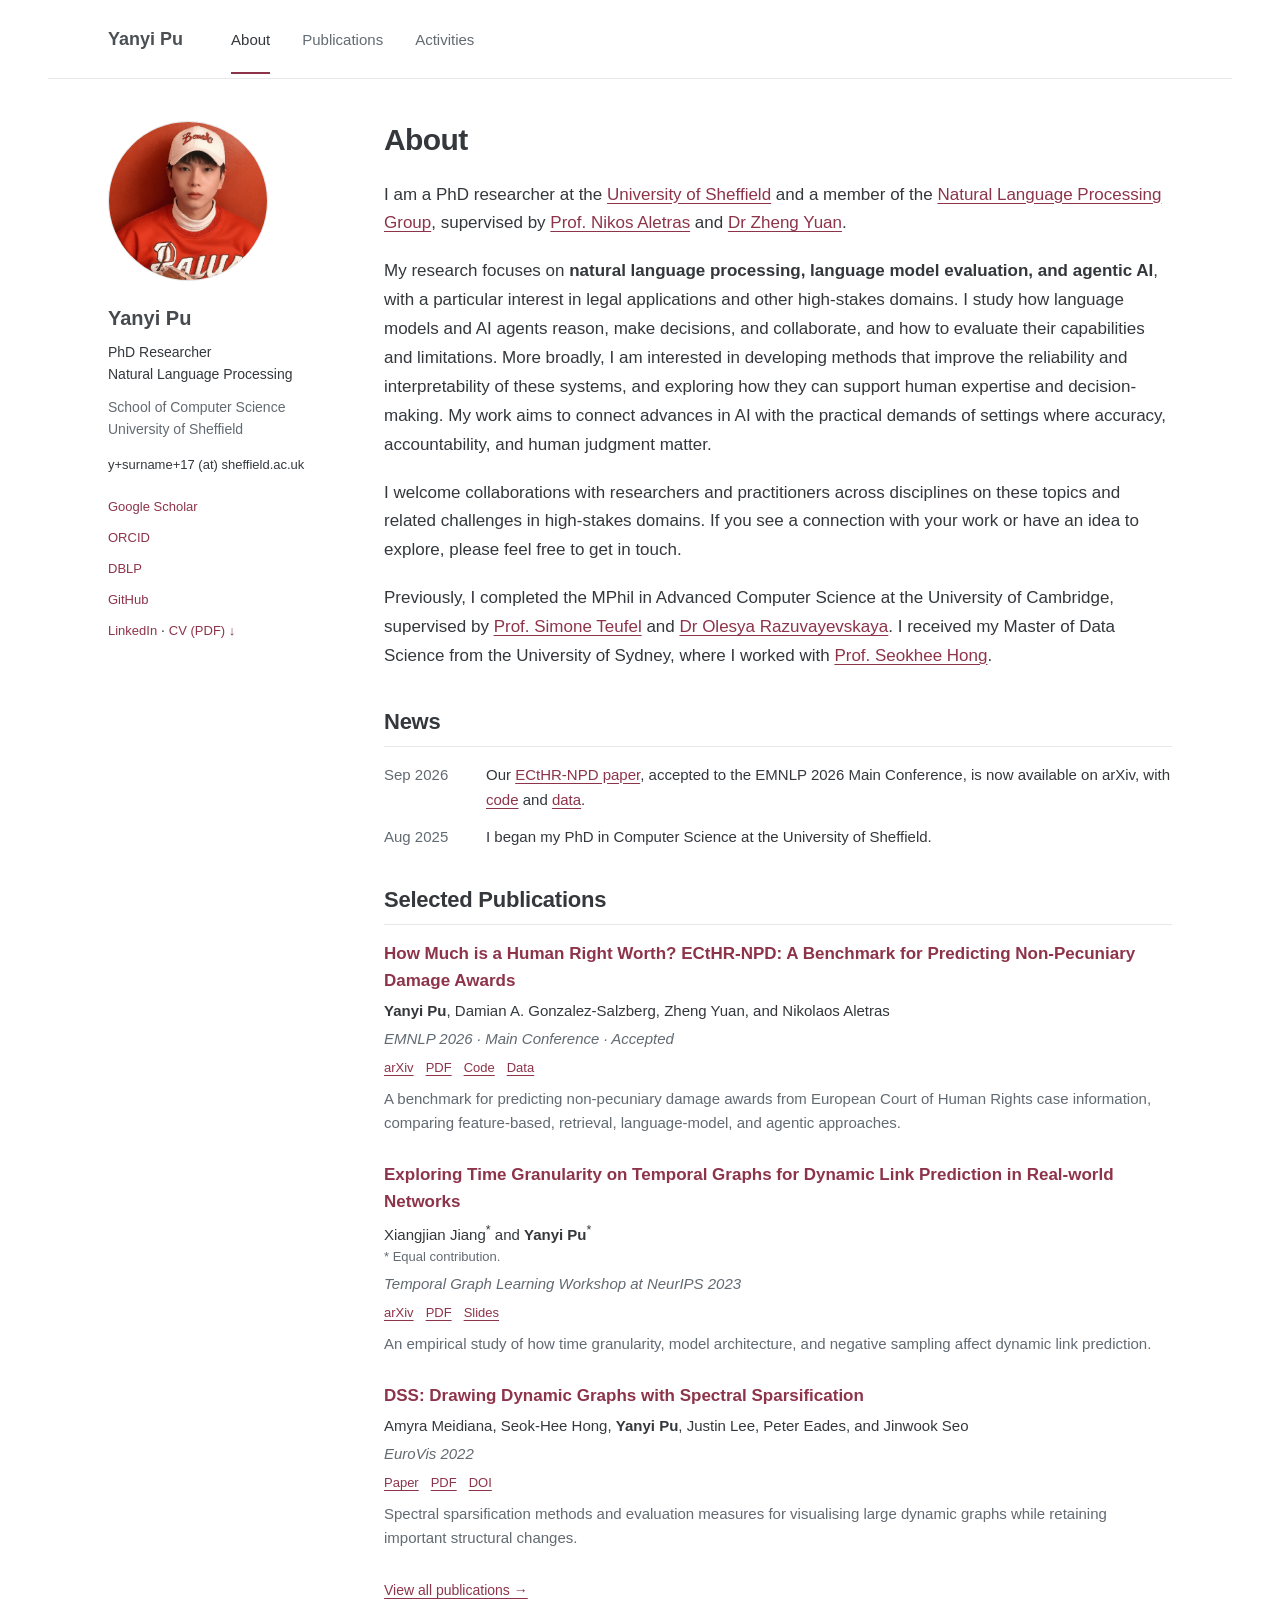
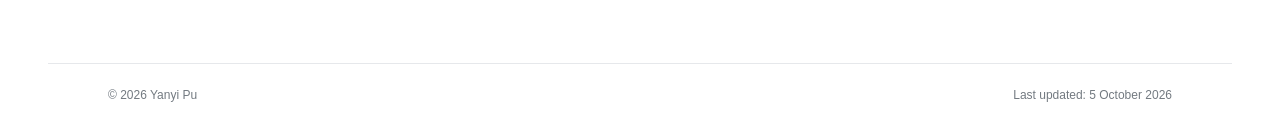
==== index.html @ eedda31e "Publish academic website with research, publications, and collaboration invitation" ====
<!doctype html>
<html lang="en">
<head>
<meta charset="utf-8">
<meta name="viewport" content="width=device-width,initial-scale=1">
<title>Yanyi Pu | NLP Researcher</title>
<meta name="description" content="Yanyi Pu is a PhD researcher at the University of Sheffield working on natural language processing, language model evaluation, and agentic AI for legal and other high-stakes domains.">
<meta name="robots" content="index,follow">
<link rel="canonical" href="https://yanyipu.github.io/">
<link rel="stylesheet" href="/assets/style.css">
<link rel="icon" type="image/png" href="/assets/portrait-github.png">
<meta property="og:title" content="Yanyi Pu | NLP Researcher">
<meta property="og:description" content="Yanyi Pu is a PhD researcher at the University of Sheffield working on natural language processing, language model evaluation, and agentic AI for legal and other high-stakes domains.">
<meta property="og:type" content="website">
<meta property="og:url" content="https://yanyipu.github.io/">
<meta property="og:image" content="https://yanyipu.github.io/assets/portrait-github.png">
<meta property="og:site_name" content="Yanyi Pu">
<meta name="twitter:card" content="summary">
</head>
<body>
<a class="skip-link" href="#main-content">Skip to content</a><div class="site" lang="en">
  <header class="masthead">
    <div class="masthead-inner">
      <a class="site-title" href="/">Yanyi Pu</a>
      <nav class="site-nav" aria-label="Main navigation">
        <a href="/" aria-current="page">About</a>
        <a href="/publications/">Publications</a>
        <a href="/activities/">Activities</a>
      </nav>
    </div>
  </header>
  <div class="layout">
    <aside class="author" aria-label="Researcher profile">
      <img class="photo portrait" src="/assets/portrait-github.png" width="160" height="160" alt="Yanyi Pu" decoding="async">
      <div>
        <h2>Yanyi Pu</h2>
        <p>PhD Researcher<br>Natural Language Processing</p>
        <p class="affiliation">School of Computer Science<br>University of Sheffield</p>
        <p class="profile-email">y+surname+17 (at) sheffield.ac.uk</p>
      </div>
      <ul class="author-links" aria-label="Contact and academic profiles">
        <li><a href="https://scholar.google.com/citations?user=VJa3RvUAAAAJ">Google Scholar</a></li>
        <li><a href="https://orcid.org/0000-0001-6811-3675">ORCID</a></li>
        <li><a href="https://dblp.org/pid/340/2726">DBLP</a></li>
        <li><a href="https://github.com/YanyiPU">GitHub</a></li>
        <li class="profile-actions">
<a href="https://www.linkedin.com/in/yanyipu/">LinkedIn</a> · <a href="/files/Yanyi_Pu_CV_Public.pdf" download="Yanyi_Pu_CV.pdf" aria-label="Download Yanyi Pu’s CV as a PDF">CV (PDF) ↓</a>
</li>
      </ul>
    </aside>
    <main class="content" id="main-content" tabindex="-1">
      <section aria-labelledby="about-heading">
        <h1 id="about-heading">About</h1>
        <p>I am a PhD researcher at the <a href="https://www.sheffield.ac.uk/">University of Sheffield</a> and a member of the <a href="https://www.sheffield.ac.uk/dcs/research/groups/natural-language-processing">Natural Language Processing Group</a>, supervised by <a href="https://nikosaletras.com/">Prof. Nikos Aletras</a> and <a href="https://www.cl.cam.ac.uk/~zy249/">Dr Zheng Yuan</a>.</p>
        <p>My research focuses on <strong>natural language processing, language model evaluation, and agentic AI</strong>, with a particular interest in legal applications and other high-stakes domains. I study how language models and AI agents reason, make decisions, and collaborate, and how to evaluate their capabilities and limitations. More broadly, I am interested in developing methods that improve the reliability and interpretability of these systems, and exploring how they can support human expertise and decision-making. My work aims to connect advances in AI with the practical demands of settings where accuracy, accountability, and human judgment matter.</p>
        <p>I welcome collaborations with researchers and practitioners across disciplines on these topics and related challenges in high-stakes domains. If you see a connection with your work or have an idea to explore, please feel free to get in touch.</p>
        <p>Previously, I completed the MPhil in Advanced Computer Science at the University of Cambridge, supervised by <a href="https://www.cst.cam.ac.uk/people/sht25">Prof. Simone Teufel</a> and <a href="https://sheffield.ac.uk/cs/people/research-staff/olesya-razuvayevskaya">Dr Olesya Razuvayevskaya</a>. I received my Master of Data Science from the University of Sydney, where I worked with <a href="https://profiles.sydney.edu.au/seokhee.hong">Prof. Seokhee Hong</a>.</p>
        <h2>News</h2>
        <div class="news">
          <time datetime="2026-09-16">Sep 2026</time><div>Our <a href="https://arxiv.org/abs/2609.18908">ECtHR-NPD paper</a>, accepted to the EMNLP 2026 Main Conference, is now available on arXiv, with <a href="https://github.com/YanyiPU/ECtHR-NPD">code</a> and <a href="https://huggingface.co/datasets/YanyiPU716/ECtHR-NPD">data</a>.</div>
          <time datetime="2025-08">Aug 2025</time><div>I began my PhD in Computer Science at the University of Sheffield.</div>
        </div>
        <h2>Selected Publications</h2>
        <article class="paper">
      <h3 class="paper-title"><a href="https://arxiv.org/abs/2609.18908">How Much is a Human Right Worth? ECtHR-NPD: A Benchmark for Predicting Non-Pecuniary Damage Awards</a></h3>
      <div>
<strong>Yanyi Pu</strong>, Damian A. Gonzalez-Salzberg, Zheng Yuan, and Nikolaos Aletras</div>
      <div class="paper-venue">EMNLP 2026 · Main Conference · Accepted</div>
      <div class="paper-resources">
<a href="https://arxiv.org/abs/2609.18908">arXiv</a><a href="https://arxiv.org/pdf/2609.18908">PDF</a><a href="https://github.com/YanyiPU/ECtHR-NPD">Code</a><a href="https://huggingface.co/datasets/YanyiPU716/ECtHR-NPD">Data</a>
</div>
      <div class="paper-summary">A benchmark for predicting non-pecuniary damage awards from European Court of Human Rights case information, comparing feature-based, retrieval, language-model, and agentic approaches.</div>
      
    </article><article class="paper">
      <h3 class="paper-title"><a href="https://arxiv.org/abs/2311.12255">Exploring Time Granularity on Temporal Graphs for Dynamic Link Prediction in Real-world Networks</a></h3>
      <div>Xiangjian Jiang<sup>*</sup> and <strong>Yanyi Pu</strong><sup>*</sup>
</div>
      <div class="contribution-note">* Equal contribution.</div>
      <div class="paper-venue">Temporal Graph Learning Workshop at NeurIPS 2023</div>
      <div class="paper-resources">
<a href="https://arxiv.org/abs/2311.12255">arXiv</a><a href="https://arxiv.org/pdf/2311.12255">PDF</a><a href="https://nips.cc/media/neurips-2023/Slides/76330.pdf">Slides</a>
</div>
      <div class="paper-summary">An empirical study of how time granularity, model architecture, and negative sampling affect dynamic link prediction.</div>
      
    </article><article class="paper">
      <h3 class="paper-title"><a href="https://doi.org/10.2312/evs.20221093">DSS: Drawing Dynamic Graphs with Spectral Sparsification</a></h3>
      <div>Amyra Meidiana, Seok-Hee Hong, <strong>Yanyi Pu</strong>, Justin Lee, Peter Eades, and Jinwook Seo</div>
      <div class="paper-venue">EuroVis 2022</div>
      <div class="paper-resources">
<a href="https://diglib.eg.org/items/34dad356-49ac-49d1-b64e-9cce7259ae60">Paper</a><a href="https://diglib.eg.org/server/api/core/bitstreams/031b8de0-4859-473f-b4d6-089fb170a589/content">PDF</a><a href="https://doi.org/10.2312/evs.20221093">DOI</a>
</div>
      <div class="paper-summary">Spectral sparsification methods and evaluation measures for visualising large dynamic graphs while retaining important structural changes.</div>
      
    </article>
        <a href="/publications/" class="small-link">View all publications →</a>

      </section>

      </main>
  </div>
  <footer class="footer"><div class="footer-inner">
<span>© 2026 Yanyi Pu</span><span>Last updated: 5 October 2026</span>
</div></footer>
</div>
</body>
</html>
---- assets/style.css ----
:root { --ink:#34383c; --muted:#626a72; --accent:#8d344a; --line:#e6e8eb; }
  * { box-sizing:border-box; }
  body { margin:0; background:white; color:var(--ink); font-family:-apple-system,BlinkMacSystemFont,"Segoe UI",Arial,"PingFang SC",sans-serif; }
  button,a { -webkit-tap-highlight-color:transparent; }
  a { color:var(--accent); text-decoration:underline; text-underline-offset:3px; }
  button { font:inherit; cursor:pointer; }
  :focus-visible { outline:3px solid #367ea3; outline-offset:4px; }
  [hidden] { display:none!important; }
  .site { container:site / inline-size; background:white; min-height:850px; }
  .masthead { border-bottom:1px solid var(--line); }
  .masthead-inner { max-width:1120px; margin:auto; padding:0 28px; min-height:78px; display:flex; align-items:center; gap:48px; }
  .site-title { font-size:18px; font-weight:750; color:#4b5055; text-decoration:none; white-space:nowrap; }
  .site-nav { display:flex; gap:32px; align-items:center; flex-wrap:wrap; }
  .site-nav a { padding:26px 0 24px; font-size:15px; color:var(--muted); text-decoration:none; border-bottom:2px solid transparent; }
  .site-nav a[aria-current="page"] { color:var(--ink); border-color:var(--accent); }
  .layout { max-width:1120px; margin:auto; display:grid; grid-template-columns:220px minmax(0,1fr); gap:56px; padding:42px 28px 58px; }
  .author { font-size:14px; line-height:1.6; }
  .photo { height:160px; width:160px; border-radius:50%; background:#f0f1f2; border:1px solid #e2e4e6; display:flex; align-items:center; justify-content:center; text-align:center; color:#6c737a; margin-bottom:21px; }
  .author h2 { margin:0 0 7px; font-size:20px; color:#454a4f; }
  .author p { margin:0 0 10px; }
  .author .affiliation { color:var(--muted); }
  .author-links { list-style:none; padding:0; margin:20px 0 0; }
  .author-links li { margin:8px 0; }
  .author-links span { display:inline-block; width:19px; color:#858b91; font-size:11px; }
  .content { min-width:0; font-size:17px; line-height:1.7; overflow-wrap:anywhere; }
  .content h1 { font-size:30px; line-height:1.25; margin:0 0 22px; letter-spacing:-.6px; }
  .content h2 { font-size:22px; line-height:1.35; margin:36px 0 15px; padding-bottom:9px; border-bottom:1px solid var(--line); letter-spacing:-.25px; }
  .content p { margin:0 0 19px; }
  .content ul { padding-left:21px; margin:0 0 20px; }
  .content li { padding-left:3px; margin:6px 0; }
  .news { display:grid; grid-template-columns:86px minmax(0,1fr); gap:11px 16px; font-size:15px; margin-bottom:18px; }
  .news time { color:var(--muted); font-variant-numeric:tabular-nums; }
  .paper { margin:0 0 26px; font-size:15px; line-height:1.6; }
  .paper-title { margin-bottom:5px; color:var(--accent); font-size:17px; font-weight:650; }
  .paper-venue { color:var(--muted); font-style:italic; margin:4px 0; }
  .paper-resources { display:flex; flex-wrap:wrap; gap:12px; margin:7px 0; color:var(--accent); font-size:13px; }
  .paper-summary { margin-top:8px; color:var(--muted); }
  .contribution-note { color:var(--muted); font-size:13px; }
  .small-link { font-size:14px; }
  .meta-links { font-size:14px; color:var(--accent); }
  .entry { display:grid; grid-template-columns:115px minmax(0,1fr); gap:18px; margin:0 0 23px; font-size:15px; }
  .entry time { color:var(--muted); font-size:13px; padding-top:2px; }
  .entry strong { font-size:16px; }
  .muted { color:var(--muted); }
  .footer { border-top:1px solid var(--line); color:#737a81; font-size:12px; padding:24px 28px; }
  .footer-inner { max-width:1064px; margin:auto; display:flex; flex-wrap:wrap; gap:8px 20px; justify-content:space-between; }
  @container site (max-width:760px) {
    .masthead-inner { display:block; padding:18px 22px 0; }
    .site-title { display:inline-block; margin-bottom:8px; }
    .site-nav { gap:23px; }
    .site-nav a { font-size:13px; padding:11px 0 14px; }
    .layout { display:block; padding:26px 22px 38px; }
    .author { display:grid; grid-template-columns:92px minmax(0,1fr); column-gap:19px; padding-bottom:24px; border-bottom:1px solid var(--line); margin-bottom:28px; }
    .photo { width:90px; height:90px; margin:0; font-size:11px; }
    .author h2 { font-size:19px; }
    .author p { font-size:12px; margin-bottom:5px; }
    .author-links { grid-column:1/-1; display:flex; gap:6px 15px; flex-wrap:wrap; margin:13px 0 0; }
    .author-links li { margin:0; }
    .content { font-size:16px; line-height:1.7; }
    .content h1 { font-size:27px; }
    .content h2 { font-size:21px; }
    .news { grid-template-columns:71px minmax(0,1fr); gap:12px; font-size:14px; }
    .entry { grid-template-columns:1fr; gap:4px; }
    .footer { padding:22px; }
  }

  .author .profile-email { font-size:13px; overflow-wrap:anywhere; margin-top:14px; }
  .author-links a { font-size:13px; text-decoration:none; overflow-wrap:anywhere; }
  .author-links a:hover { text-decoration:underline; }
  .paper h3 { margin:0 0 5px; }
  .paper-title a { text-decoration:none; }
  .paper-title a:hover { text-decoration:underline; }
  .citation { margin-top:8px; font-size:13px; }
  .citation summary { color:var(--accent); cursor:pointer; width:fit-content; }
  .citation pre { max-width:100%; white-space:pre-wrap; overflow-wrap:anywhere; padding:12px; background:#f7f7f8; font-size:12px; line-height:1.5; }
  @container site (max-width:760px) { .author-links a { font-size:12px; } }
  .photo.portrait { display:block; object-fit:cover; }
  .profile-actions { white-space:nowrap; }
  .site { max-width:1184px; margin:0 auto; }
  .skip-link { position:absolute; left:16px; top:-80px; padding:10px 16px; background:white; z-index:10; }
  .skip-link:focus { top:12px; }
  @media print { .site-nav,.skip-link { display:none; } .site { max-width:none; } }
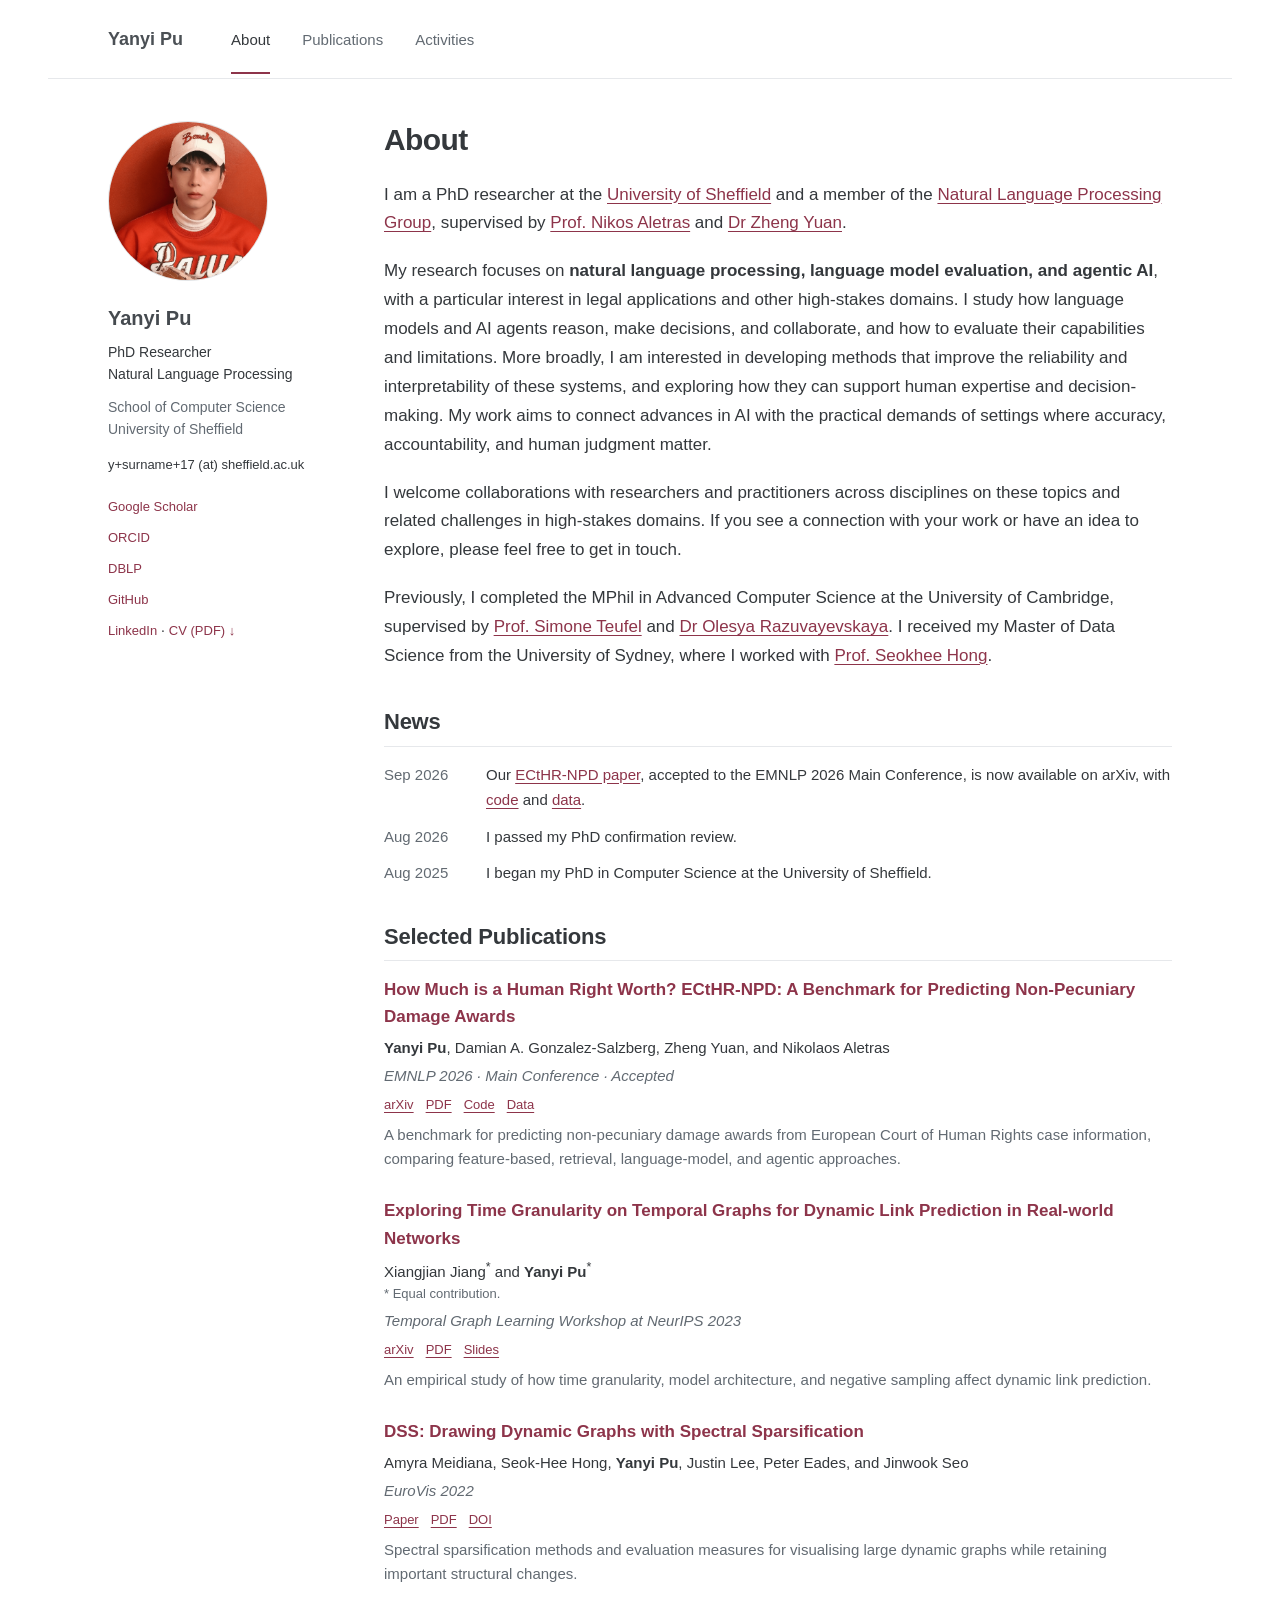
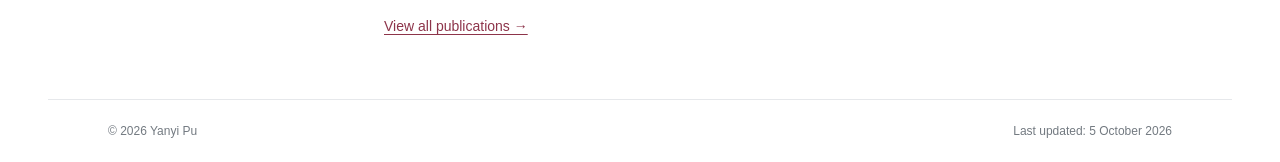
==== commit cea0d7d7: "Add August 2026 confirmation review milestone" ====
--- a/index.html
+++ b/index.html
@@ -58,6 +58,7 @@
         <h2>News</h2>
         <div class="news">
           <time datetime="2026-09-16">Sep 2026</time><div>Our <a href="https://arxiv.org/abs/2609.18908">ECtHR-NPD paper</a>, accepted to the EMNLP 2026 Main Conference, is now available on arXiv, with <a href="https://github.com/YanyiPU/ECtHR-NPD">code</a> and <a href="https://huggingface.co/datasets/YanyiPU716/ECtHR-NPD">data</a>.</div>
+          <time datetime="2026-08">Aug 2026</time><div>I passed my PhD confirmation review.</div>
           <time datetime="2025-08">Aug 2025</time><div>I began my PhD in Computer Science at the University of Sheffield.</div>
         </div>
         <h2>Selected Publications</h2>
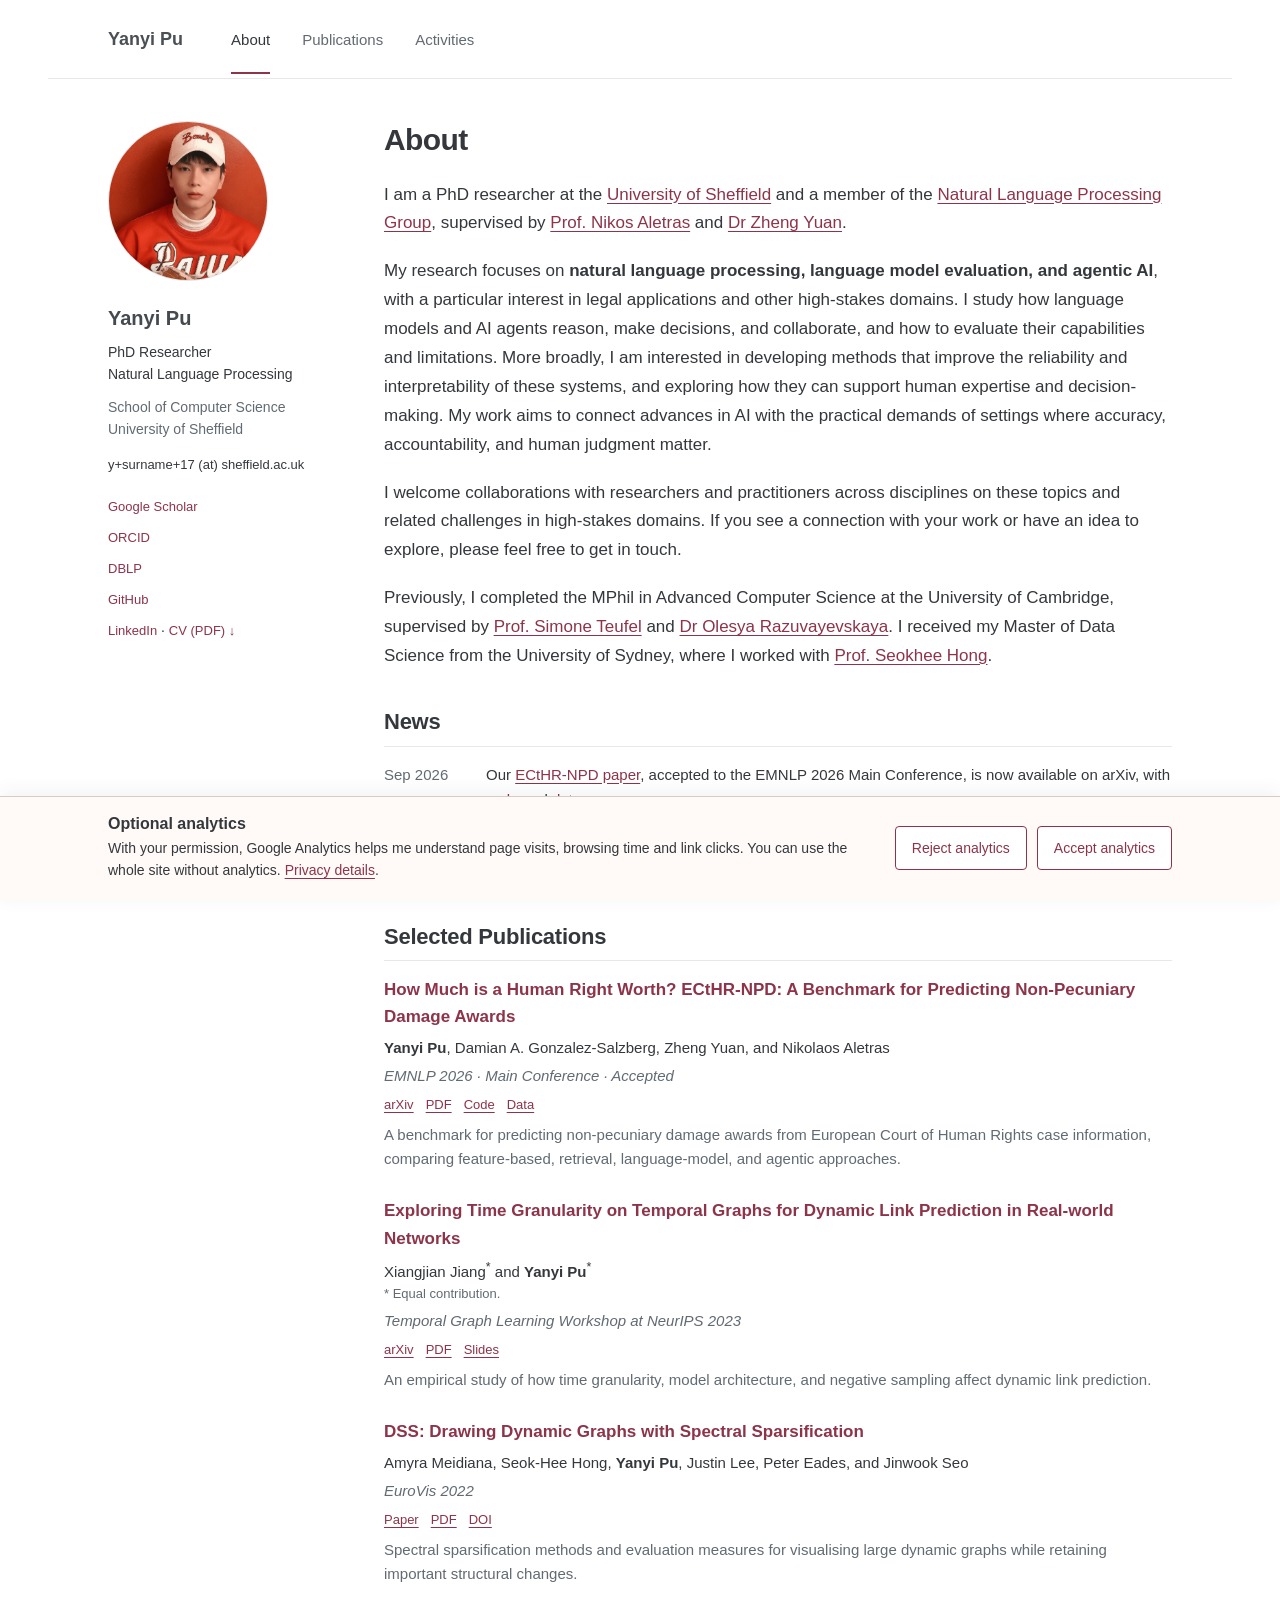
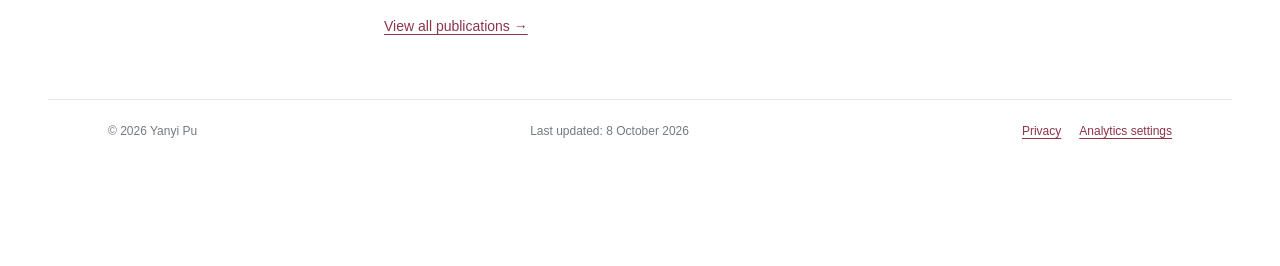
==== commit 2ec62eb3: "Add consent-based GA4 website analytics" ====
--- a/index.html
+++ b/index.html
@@ -8,7 +8,8 @@
 <meta name="robots" content="index,follow">
 <link rel="canonical" href="https://yanyipu.github.io/">
 <link rel="stylesheet" href="/assets/style.css">
-<link rel="icon" type="image/png" href="/assets/portrait-github.png">
+<link rel="stylesheet" href="/assets/analytics.css">
+<script defer src="/assets/analytics.js" data-measurement-id="G-W1JTNM2N60"></script><link rel="icon" type="image/png" href="/assets/portrait-github.png">
 <meta property="og:title" content="Yanyi Pu | NLP Researcher">
 <meta property="og:description" content="Yanyi Pu is a PhD researcher at the University of Sheffield working on natural language processing, language model evaluation, and agentic AI for legal and other high-stakes domains.">
 <meta property="og:type" content="website">
@@ -100,9 +101,21 @@
       </main>
   </div>
   <footer class="footer"><div class="footer-inner">
-<span>© 2026 Yanyi Pu</span><span>Last updated: 5 October 2026</span>
+<span>© 2026 Yanyi Pu</span><span>Last updated: 8 October 2026</span><span class="privacy-links"><a href="/privacy/">Privacy</a><button class="analytics-settings" type="button" data-analytics-settings="" hidden="">Analytics settings</button></span>
 </div></footer>
 </div>
+<section id="analytics-consent" class="analytics-consent" role="region" aria-labelledby="analytics-consent-title" hidden>
+      <div class="analytics-consent-inner">
+        <div class="analytics-consent-copy">
+          <h2 id="analytics-consent-title">Optional analytics</h2>
+          <p>With your permission, Google Analytics helps me understand page visits, browsing time and link clicks. You can use the whole site without analytics. <a href="/privacy/">Privacy details</a>.</p>
+        </div>
+        <div class="analytics-consent-actions">
+          <button type="button" data-analytics-choice="rejected">Reject analytics</button>
+          <button type="button" data-analytics-choice="accepted">Accept analytics</button>
+        </div>
+      </div>
+    </section>
 </body>
 </html>
 
--- a/assets/analytics.css
+++ b/assets/analytics.css
@@ -0,0 +1,17 @@
+.privacy-links { display:flex; align-items:center; flex-wrap:wrap; gap:8px 18px; }
+.analytics-settings { padding:0; border:0; background:none; color:var(--accent); text-decoration:underline; text-underline-offset:3px; font:inherit; }
+.analytics-consent { position:sticky; bottom:0; z-index:20; padding:18px 24px; background:#fffaf8; border-top:1px solid #d8c9cd; box-shadow:0 -3px 18px #34383c12; }
+.analytics-consent-inner { max-width:1064px; margin:auto; display:flex; flex-wrap:wrap; align-items:center; gap:16px 30px; }
+.analytics-consent-copy { flex:1 1 400px; }
+.analytics-consent h2 { font-size:16px; margin:0 0 5px; }
+.analytics-consent p { margin:0; font-size:14px; line-height:1.55; }
+.analytics-consent-actions { display:flex; flex-wrap:wrap; gap:10px; }
+.analytics-consent-actions button { min-height:44px; padding:10px 16px; border:1px solid var(--accent); border-radius:4px; color:var(--accent); background:white; font-size:14px; }
+.analytics-consent-actions button:hover { background:#f2e6e9; }
+@media (max-width:600px) {
+  .analytics-consent { padding:15px 20px; }
+  .analytics-consent-inner { gap:12px; }
+  .analytics-consent-actions { width:100%; }
+  .analytics-consent-actions button { flex:1; }
+}
+@media print { .analytics-consent,.analytics-settings { display:none!important; } }
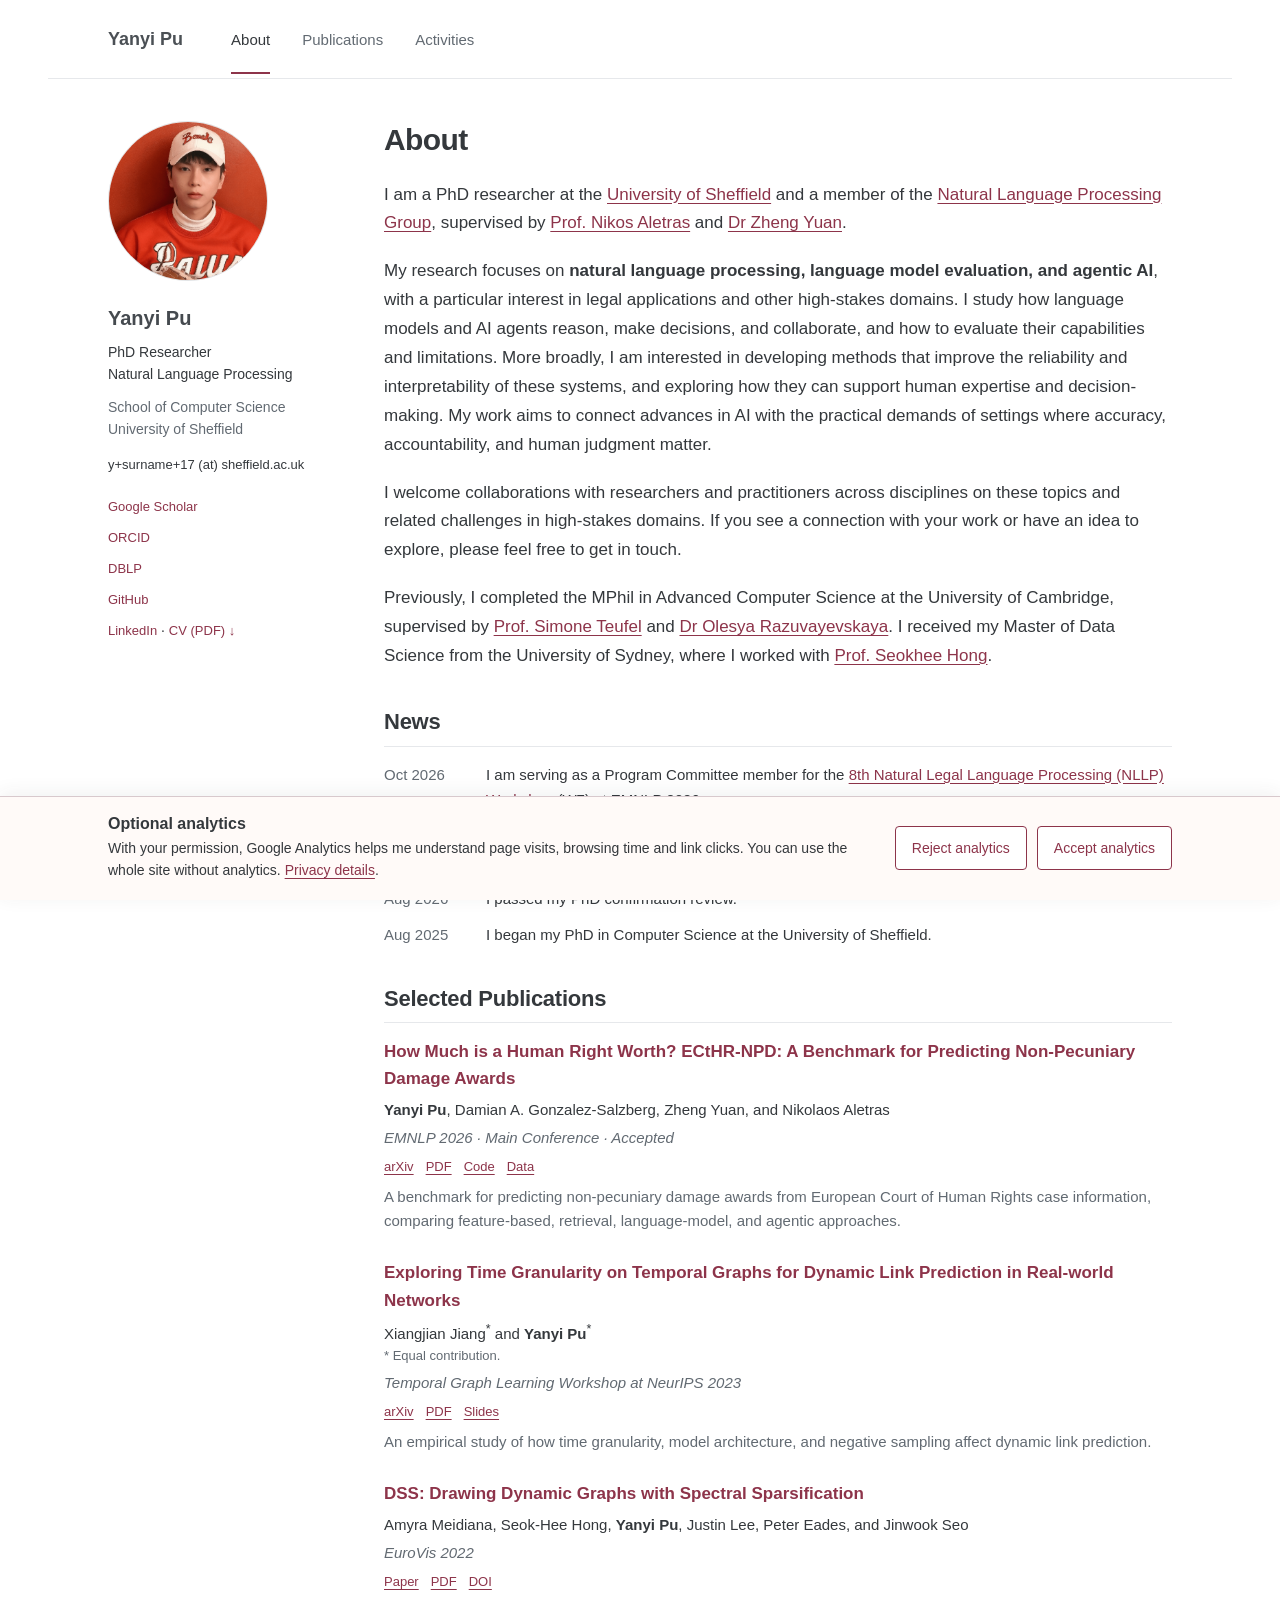
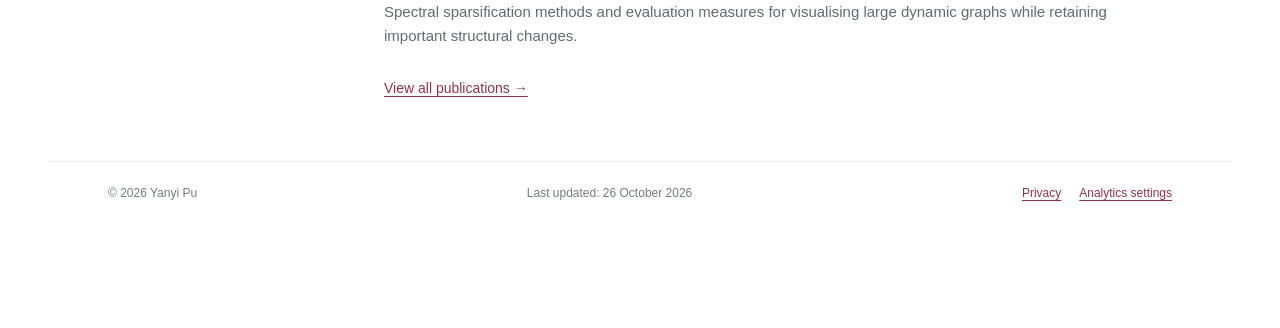
==== commit a58ec36d: "Announce NLLP 2026 program committee role" ====
--- a/index.html
+++ b/index.html
@@ -58,6 +58,7 @@
         <p>Previously, I completed the MPhil in Advanced Computer Science at the University of Cambridge, supervised by <a href="https://www.cst.cam.ac.uk/people/sht25">Prof. Simone Teufel</a> and <a href="https://sheffield.ac.uk/cs/people/research-staff/olesya-razuvayevskaya">Dr Olesya Razuvayevskaya</a>. I received my Master of Data Science from the University of Sydney, where I worked with <a href="https://profiles.sydney.edu.au/seokhee.hong">Prof. Seokhee Hong</a>.</p>
         <h2>News</h2>
         <div class="news">
+          <time datetime="2026-10">Oct 2026</time><div>I am serving as a Program Committee member for the <a href="https://nllpw.org/workshop/committees/">8th Natural Legal Language Processing (NLLP) Workshop</a> (W7) at EMNLP 2026.</div>
           <time datetime="2026-09-16">Sep 2026</time><div>Our <a href="https://arxiv.org/abs/2609.18908">ECtHR-NPD paper</a>, accepted to the EMNLP 2026 Main Conference, is now available on arXiv, with <a href="https://github.com/YanyiPU/ECtHR-NPD">code</a> and <a href="https://huggingface.co/datasets/YanyiPU716/ECtHR-NPD">data</a>.</div>
           <time datetime="2026-08">Aug 2026</time><div>I passed my PhD confirmation review.</div>
           <time datetime="2025-08">Aug 2025</time><div>I began my PhD in Computer Science at the University of Sheffield.</div>
@@ -101,7 +102,7 @@
       </main>
   </div>
   <footer class="footer"><div class="footer-inner">
-<span>© 2026 Yanyi Pu</span><span>Last updated: 8 October 2026</span><span class="privacy-links"><a href="/privacy/">Privacy</a><button class="analytics-settings" type="button" data-analytics-settings="" hidden="">Analytics settings</button></span>
+<span>© 2026 Yanyi Pu</span><span>Last updated: 26 October 2026</span><span class="privacy-links"><a href="/privacy/">Privacy</a><button class="analytics-settings" type="button" data-analytics-settings="" hidden="">Analytics settings</button></span>
 </div></footer>
 </div>
 <section id="analytics-consent" class="analytics-consent" role="region" aria-labelledby="analytics-consent-title" hidden>
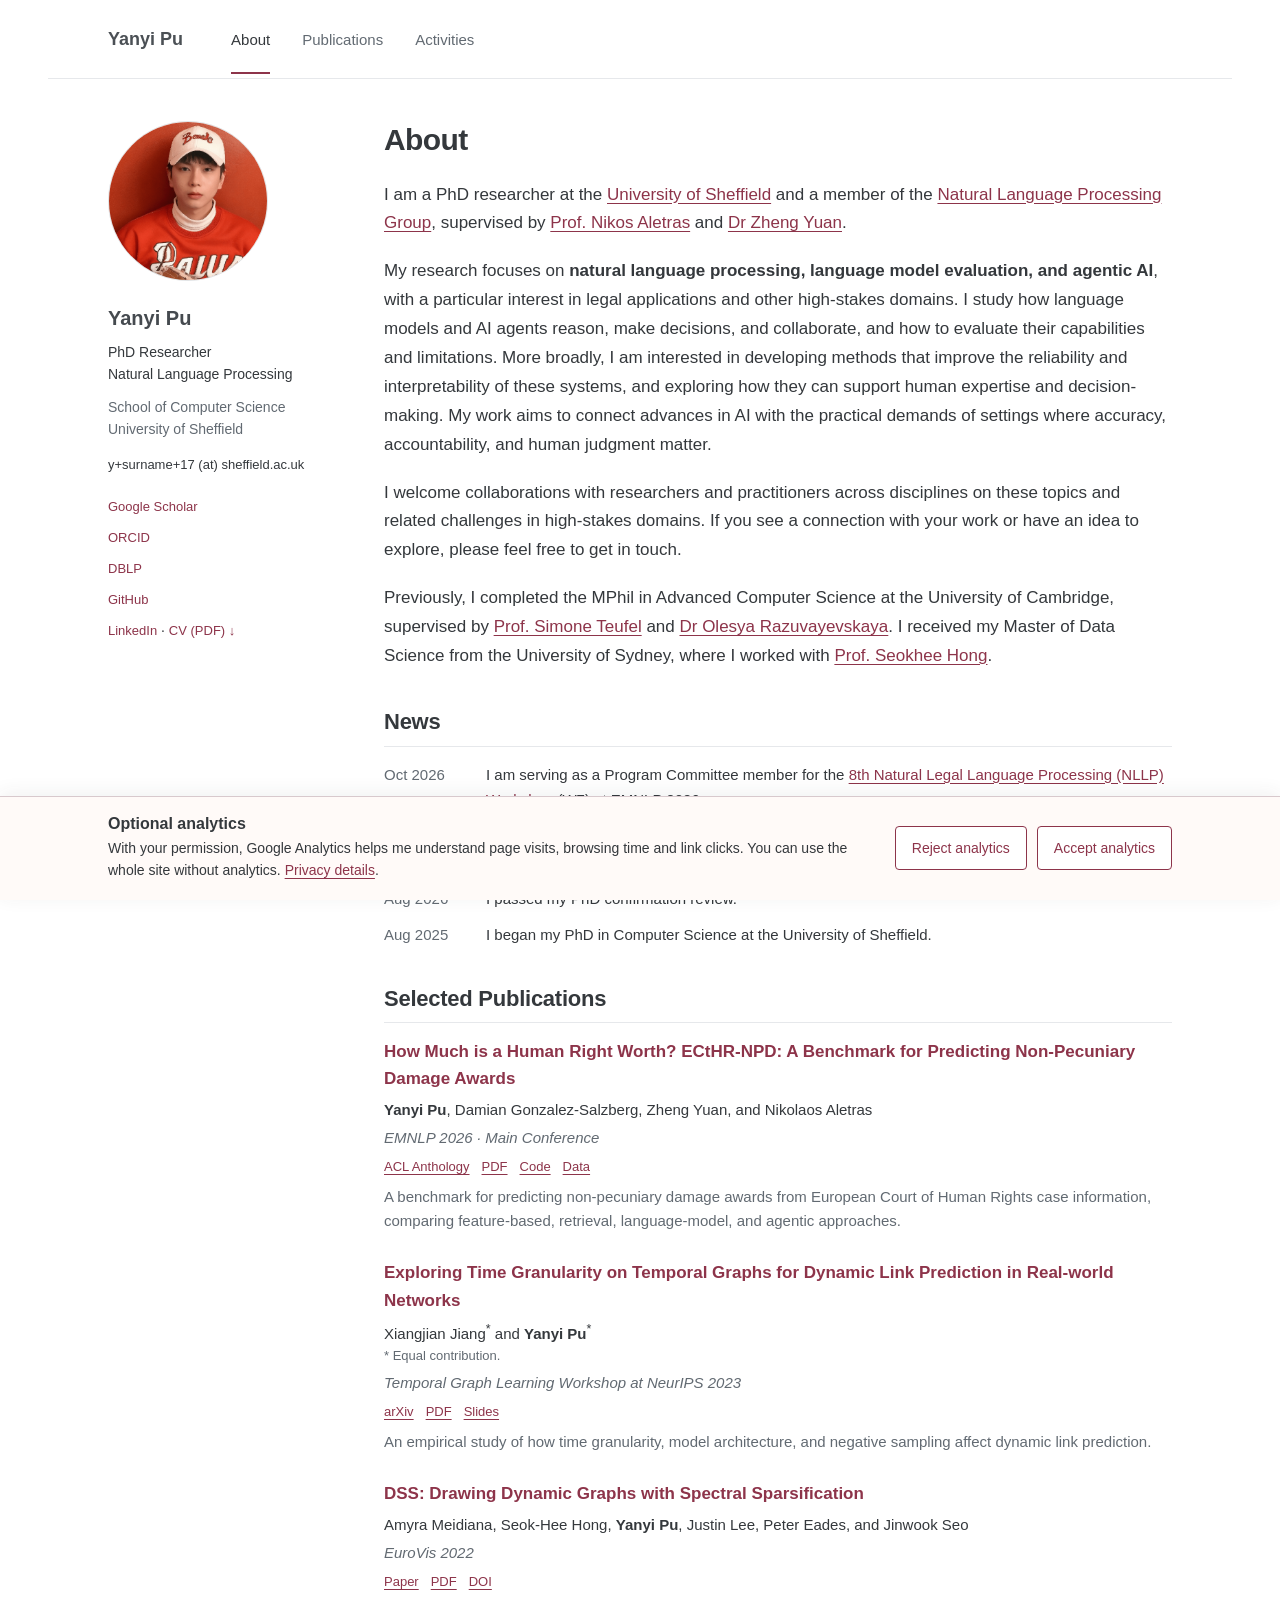
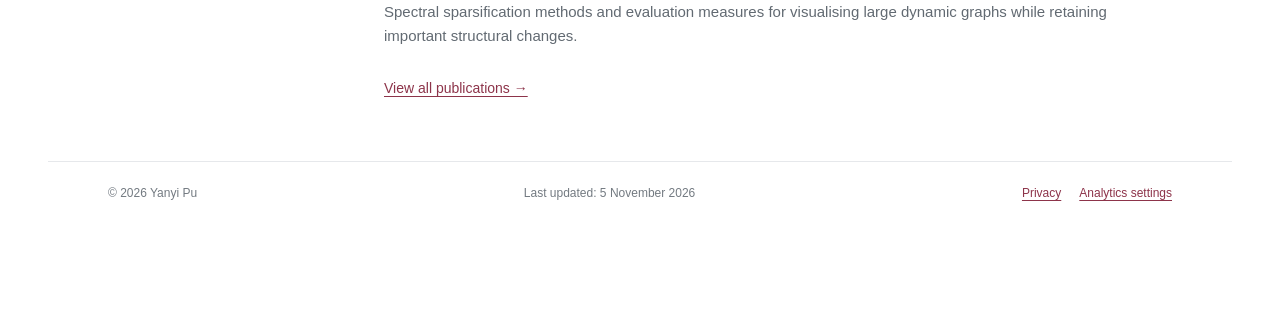
==== commit c36282ac: "Use ACL Anthology publication links and citation in index.html" ====
--- a/index.html
+++ b/index.html
@@ -59,18 +59,18 @@
         <h2>News</h2>
         <div class="news">
           <time datetime="2026-10">Oct 2026</time><div>I am serving as a Program Committee member for the <a href="https://nllpw.org/workshop/committees/">8th Natural Legal Language Processing (NLLP) Workshop</a> (W7) at EMNLP 2026.</div>
-          <time datetime="2026-09-16">Sep 2026</time><div>Our <a href="https://arxiv.org/abs/2609.18908">ECtHR-NPD paper</a>, accepted to the EMNLP 2026 Main Conference, is now available on arXiv, with <a href="https://github.com/YanyiPU/ECtHR-NPD">code</a> and <a href="https://huggingface.co/datasets/YanyiPU716/ECtHR-NPD">data</a>.</div>
+          <time datetime="2026-10">Oct 2026</time><div>Our <a href="https://aclanthology.org/2026.emnlp-main.1323/">ECtHR-NPD paper</a>, published in the EMNLP 2026 Main Conference proceedings, is now available on ACL Anthology, with <a href="https://github.com/YanyiPU/ECtHR-NPD">code</a> and <a href="https://huggingface.co/datasets/YanyiPU716/ECtHR-NPD">data</a>.</div>
           <time datetime="2026-08">Aug 2026</time><div>I passed my PhD confirmation review.</div>
           <time datetime="2025-08">Aug 2025</time><div>I began my PhD in Computer Science at the University of Sheffield.</div>
         </div>
         <h2>Selected Publications</h2>
         <article class="paper">
-      <h3 class="paper-title"><a href="https://arxiv.org/abs/2609.18908">How Much is a Human Right Worth? ECtHR-NPD: A Benchmark for Predicting Non-Pecuniary Damage Awards</a></h3>
+      <h3 class="paper-title"><a href="https://aclanthology.org/2026.emnlp-main.1323/">How Much is a Human Right Worth? ECtHR-NPD: A Benchmark for Predicting Non-Pecuniary Damage Awards</a></h3>
       <div>
-<strong>Yanyi Pu</strong>, Damian A. Gonzalez-Salzberg, Zheng Yuan, and Nikolaos Aletras</div>
-      <div class="paper-venue">EMNLP 2026 · Main Conference · Accepted</div>
+<strong>Yanyi Pu</strong>, Damian Gonzalez-Salzberg, Zheng Yuan, and Nikolaos Aletras</div>
+      <div class="paper-venue">EMNLP 2026 · Main Conference</div>
       <div class="paper-resources">
-<a href="https://arxiv.org/abs/2609.18908">arXiv</a><a href="https://arxiv.org/pdf/2609.18908">PDF</a><a href="https://github.com/YanyiPU/ECtHR-NPD">Code</a><a href="https://huggingface.co/datasets/YanyiPU716/ECtHR-NPD">Data</a>
+<a href="https://aclanthology.org/2026.emnlp-main.1323/">ACL Anthology</a><a href="https://aclanthology.org/2026.emnlp-main.1323.pdf">PDF</a><a href="https://github.com/YanyiPU/ECtHR-NPD">Code</a><a href="https://huggingface.co/datasets/YanyiPU716/ECtHR-NPD">Data</a>
 </div>
       <div class="paper-summary">A benchmark for predicting non-pecuniary damage awards from European Court of Human Rights case information, comparing feature-based, retrieval, language-model, and agentic approaches.</div>
       
@@ -102,7 +102,7 @@
       </main>
   </div>
   <footer class="footer"><div class="footer-inner">
-<span>© 2026 Yanyi Pu</span><span>Last updated: 26 October 2026</span><span class="privacy-links"><a href="/privacy/">Privacy</a><button class="analytics-settings" type="button" data-analytics-settings="" hidden="">Analytics settings</button></span>
+<span>© 2026 Yanyi Pu</span><span>Last updated: 5 November 2026</span><span class="privacy-links"><a href="/privacy/">Privacy</a><button class="analytics-settings" type="button" data-analytics-settings="" hidden="">Analytics settings</button></span>
 </div></footer>
 </div>
 <section id="analytics-consent" class="analytics-consent" role="region" aria-labelledby="analytics-consent-title" hidden>
